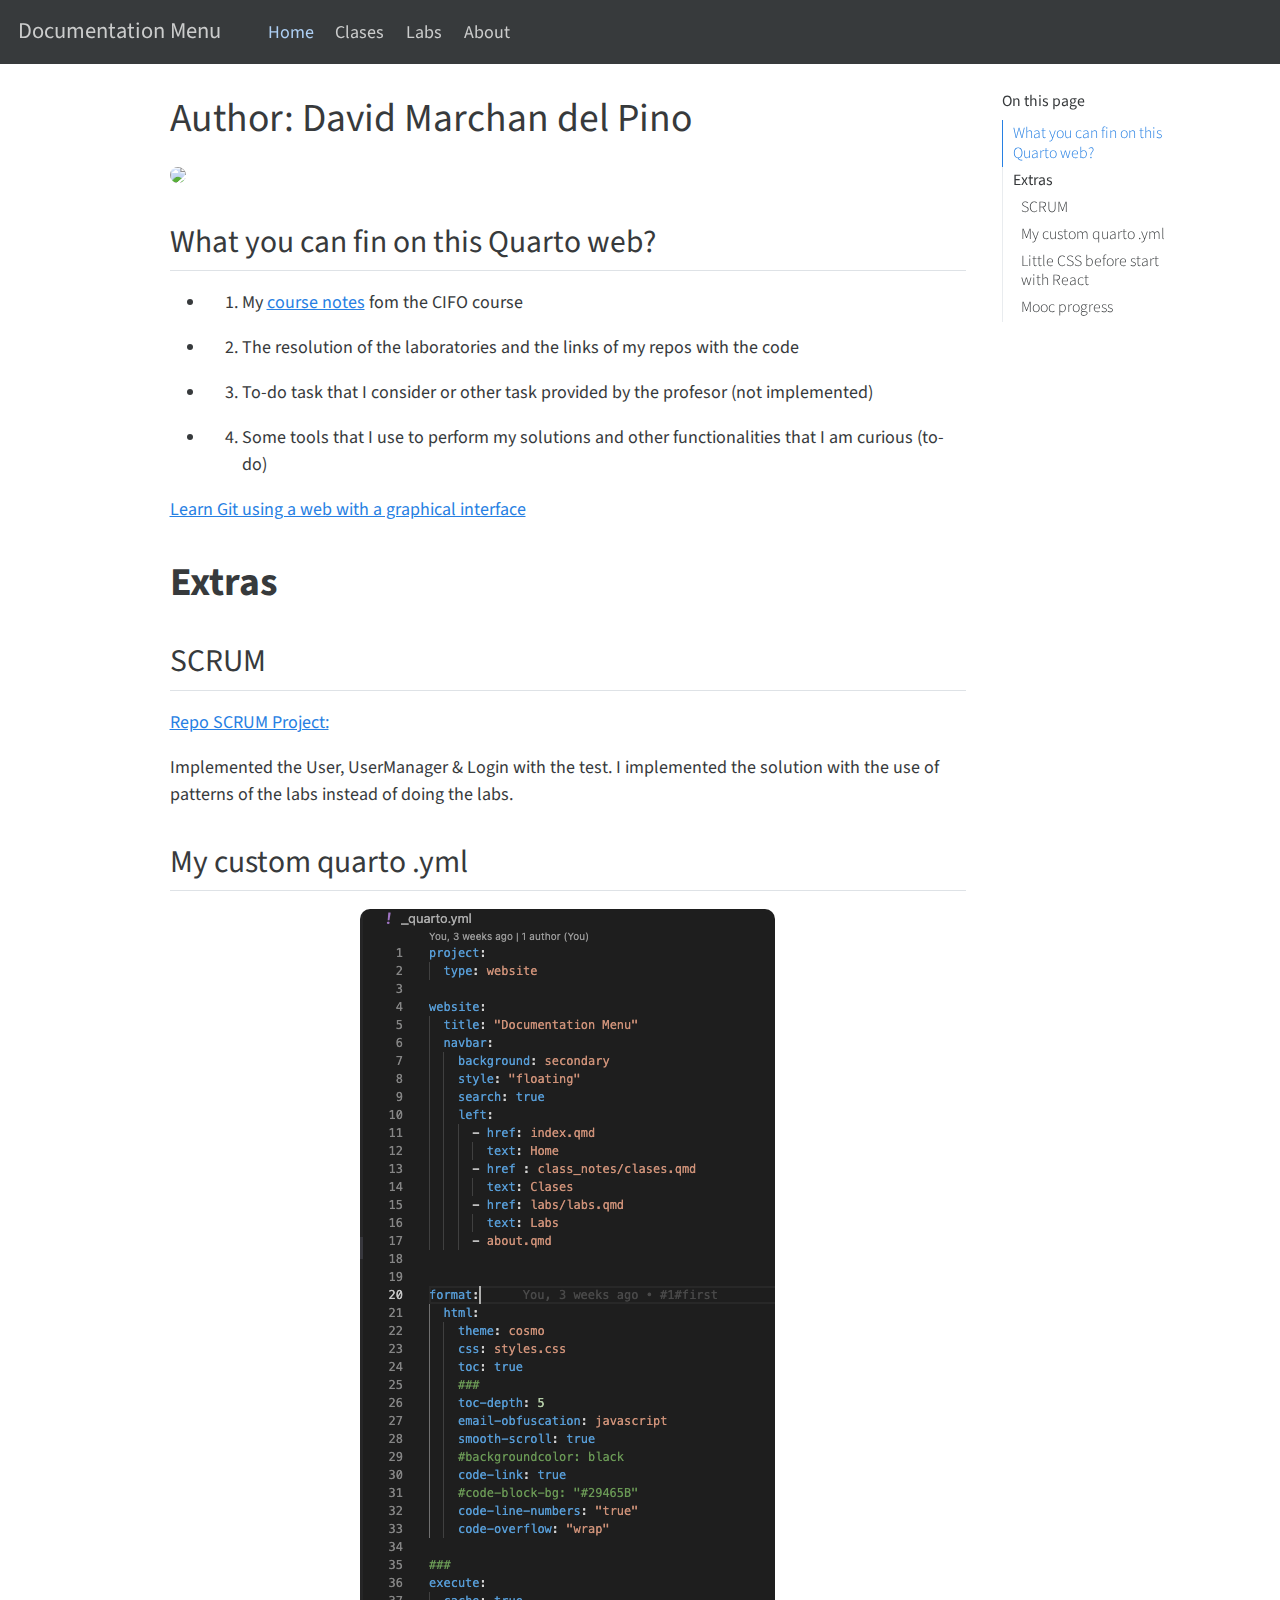
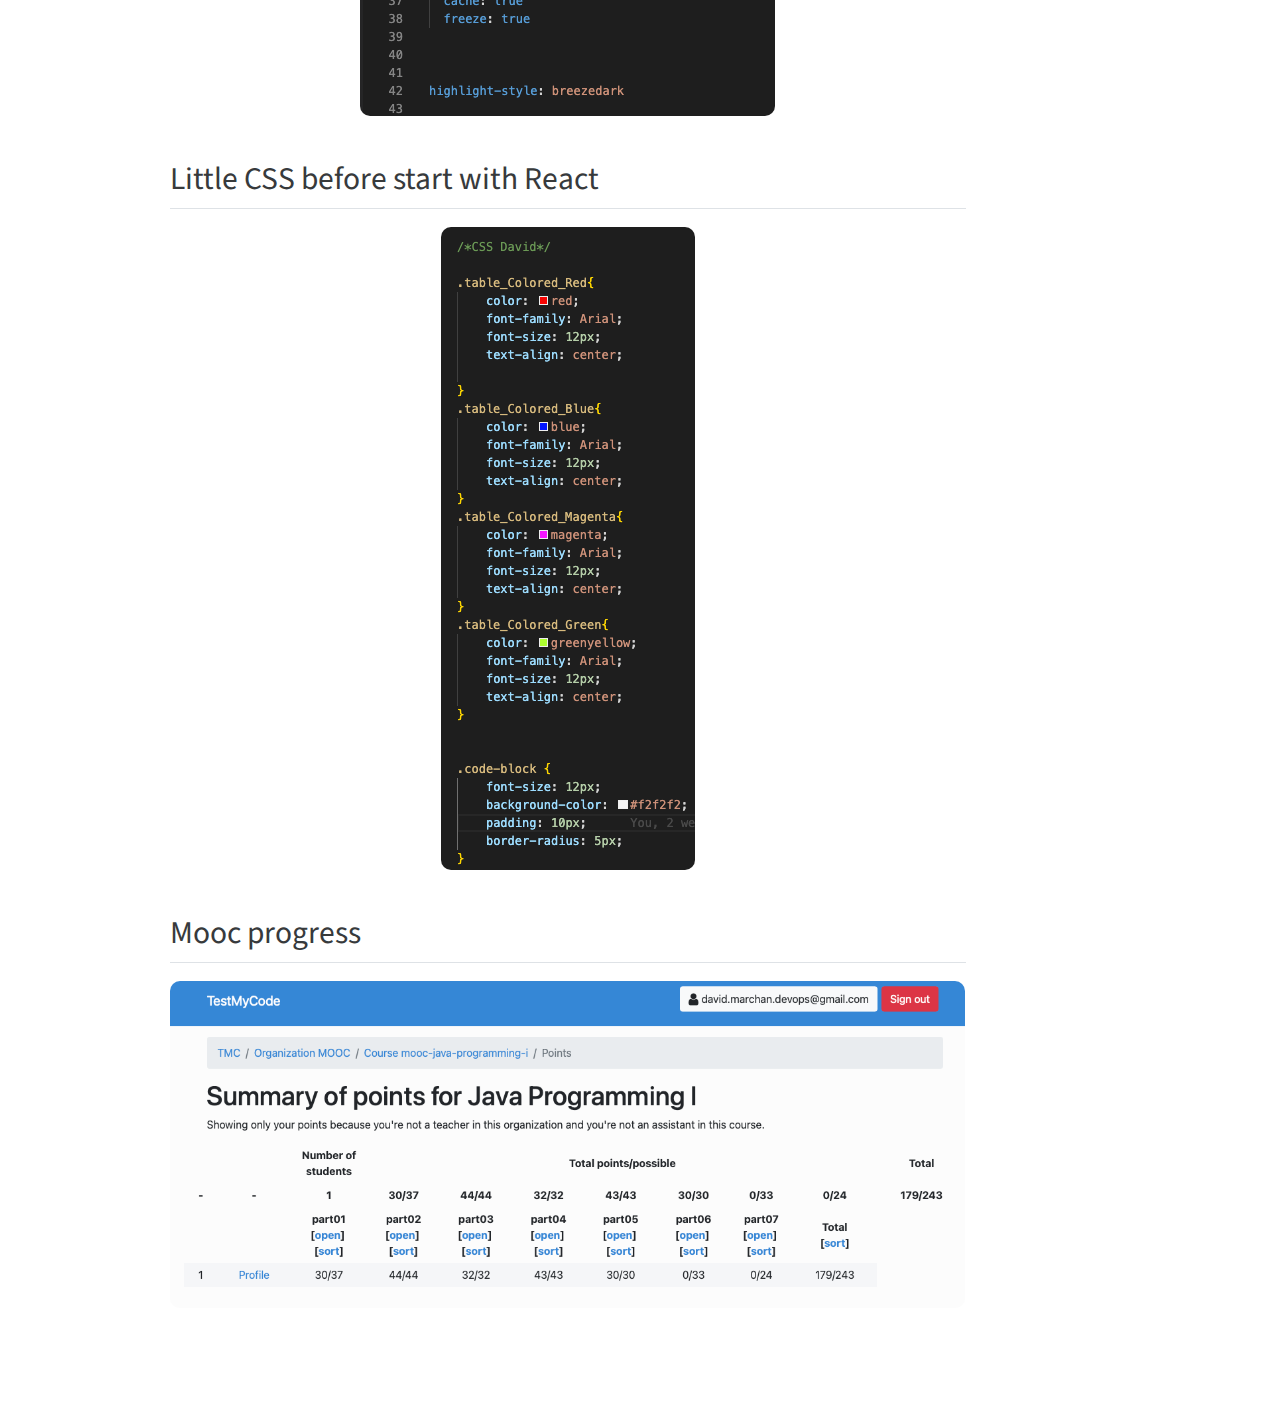
==== index.html @ 5e441f5b "Built site for gh-pages" ====
<!DOCTYPE html>
<html xmlns="http://www.w3.org/1999/xhtml" lang="en" xml:lang="en"><head>

<meta charset="utf-8">
<meta name="generator" content="quarto-1.2.280">

<meta name="viewport" content="width=device-width, initial-scale=1.0, user-scalable=yes">


<title>Documentation Menu - Author: David Marchan del Pino</title>
<style>
code{white-space: pre-wrap;}
span.smallcaps{font-variant: small-caps;}
div.columns{display: flex; gap: min(4vw, 1.5em);}
div.column{flex: auto; overflow-x: auto;}
div.hanging-indent{margin-left: 1.5em; text-indent: -1.5em;}
ul.task-list{list-style: none;}
ul.task-list li input[type="checkbox"] {
  width: 0.8em;
  margin: 0 0.8em 0.2em -1.6em;
  vertical-align: middle;
}
</style>


<script src="site_libs/quarto-nav/quarto-nav.js"></script>
<script src="site_libs/quarto-nav/headroom.min.js"></script>
<script src="site_libs/clipboard/clipboard.min.js"></script>
<script src="site_libs/quarto-search/autocomplete.umd.js"></script>
<script src="site_libs/quarto-search/fuse.min.js"></script>
<script src="site_libs/quarto-search/quarto-search.js"></script>
<meta name="quarto:offset" content="./">
<script src="site_libs/quarto-html/quarto.js"></script>
<script src="site_libs/quarto-html/popper.min.js"></script>
<script src="site_libs/quarto-html/tippy.umd.min.js"></script>
<script src="site_libs/quarto-html/anchor.min.js"></script>
<link href="site_libs/quarto-html/tippy.css" rel="stylesheet">
<link href="site_libs/quarto-html/quarto-syntax-highlighting.css" rel="stylesheet" id="quarto-text-highlighting-styles">
<script src="site_libs/bootstrap/bootstrap.min.js"></script>
<link href="site_libs/bootstrap/bootstrap-icons.css" rel="stylesheet">
<link href="site_libs/bootstrap/bootstrap.min.css" rel="stylesheet" id="quarto-bootstrap" data-mode="light">
<script id="quarto-search-options" type="application/json">{
  "location": "navbar",
  "copy-button": false,
  "collapse-after": 3,
  "panel-placement": "end",
  "type": "overlay",
  "limit": 20,
  "language": {
    "search-no-results-text": "No results",
    "search-matching-documents-text": "matching documents",
    "search-copy-link-title": "Copy link to search",
    "search-hide-matches-text": "Hide additional matches",
    "search-more-match-text": "more match in this document",
    "search-more-matches-text": "more matches in this document",
    "search-clear-button-title": "Clear",
    "search-detached-cancel-button-title": "Cancel",
    "search-submit-button-title": "Submit"
  }
}</script>
<style>html{ scroll-behavior: smooth; }</style>


<link rel="stylesheet" href="styles.css">
</head>

<body class="nav-fixed">

<div id="quarto-search-results"></div>
  <header id="quarto-header" class="headroom fixed-top">
    <nav class="navbar navbar-expand-lg navbar-dark ">
      <div class="navbar-container container-fluid">
      <div class="navbar-brand-container">
    <a class="navbar-brand" href="./index.html">
    <span class="navbar-title">Documentation Menu</span>
    </a>
  </div>
          <button class="navbar-toggler" type="button" data-bs-toggle="collapse" data-bs-target="#navbarCollapse" aria-controls="navbarCollapse" aria-expanded="false" aria-label="Toggle navigation" onclick="if (window.quartoToggleHeadroom) { window.quartoToggleHeadroom(); }">
  <span class="navbar-toggler-icon"></span>
</button>
          <div class="collapse navbar-collapse" id="navbarCollapse">
            <ul class="navbar-nav navbar-nav-scroll me-auto">
  <li class="nav-item">
    <a class="nav-link active" href="./index.html" aria-current="page">
 <span class="menu-text">Home</span></a>
  </li>  
  <li class="nav-item">
    <a class="nav-link" href="./class_notes/clases.html">
 <span class="menu-text">Clases</span></a>
  </li>  
  <li class="nav-item">
    <a class="nav-link" href="./labs/labs.html">
 <span class="menu-text">Labs</span></a>
  </li>  
  <li class="nav-item">
    <a class="nav-link" href="./about.html">
 <span class="menu-text">About</span></a>
  </li>  
</ul>
              <div id="quarto-search" class="" title="Search"></div>
          </div> <!-- /navcollapse -->
      </div> <!-- /container-fluid -->
    </nav>
</header>
<!-- content -->
<div id="quarto-content" class="quarto-container page-columns page-rows-contents page-layout-article page-navbar">
<!-- sidebar -->
<!-- margin-sidebar -->
    <div id="quarto-margin-sidebar" class="sidebar margin-sidebar">
        <nav id="TOC" role="doc-toc" class="toc-active">
    <h2 id="toc-title">On this page</h2>
   
  <ul>
  <li><a href="#what-you-can-fin-on-this-quarto-web" id="toc-what-you-can-fin-on-this-quarto-web" class="nav-link active" data-scroll-target="#what-you-can-fin-on-this-quarto-web">What you can fin on this Quarto web?</a></li>
  <li><a href="#extras" id="toc-extras" class="nav-link" data-scroll-target="#extras"><strong>Extras</strong></a>
  <ul>
  <li><a href="#scrum" id="toc-scrum" class="nav-link" data-scroll-target="#scrum">SCRUM</a></li>
  <li><a href="#my-custom-quarto-.yml" id="toc-my-custom-quarto-.yml" class="nav-link" data-scroll-target="#my-custom-quarto-.yml">My custom quarto .yml</a></li>
  <li><a href="#little-css-before-start-with-react" id="toc-little-css-before-start-with-react" class="nav-link" data-scroll-target="#little-css-before-start-with-react">Little CSS before start with React</a></li>
  <li><a href="#mooc-progress" id="toc-mooc-progress" class="nav-link" data-scroll-target="#mooc-progress">Mooc progress</a></li>
  </ul></li>
  </ul>
</nav>
    </div>
<!-- main -->
<main class="content" id="quarto-document-content">

<header id="title-block-header" class="quarto-title-block default">
<div class="quarto-title">
<h1 class="title">Author: David Marchan del Pino</h1>
</div>



<div class="quarto-title-meta">

    
  
    
  </div>
  

</header>

<p><img src="img/home/desarrollo-web-3.jpg" class="img-fluid"></p>
<section id="what-you-can-fin-on-this-quarto-web" class="level2">
<h2 class="anchored" data-anchor-id="what-you-can-fin-on-this-quarto-web">What you can fin on this Quarto web?</h2>
<ul>
<li><ol type="1">
<li>My <a href="./class_notes/clases.html">course notes</a> fom the CIFO course</li>
</ol></li>
<li><ol start="2" type="1">
<li>The resolution of the laboratories and the links of my repos with the code</li>
</ol></li>
<li><ol start="3" type="1">
<li>To-do task that I consider or other task provided by the profesor (not implemented)</li>
</ol></li>
<li><ol start="4" type="1">
<li>Some tools that I use to perform my solutions and other functionalities that I am curious (to-do)</li>
</ol></li>
</ul>
<p><a href="https://learngitbranching.js.org/?locale=es_ES">Learn Git using a web with a graphical interface</a></p>
</section>
<section id="extras" class="level1">
<h1><strong>Extras</strong></h1>
<section id="scrum" class="level2">
<h2 class="anchored" data-anchor-id="scrum">SCRUM</h2>
<p><a href="https://github.com/cifoteam/gameBoardStats.git">Repo SCRUM Project:</a></p>
<p>Implemented the User, UserManager &amp; Login with the test. I implemented the solution with the use of patterns of the labs instead of doing the labs.</p>
</section>
<section id="my-custom-quarto-.yml" class="level2">
<h2 class="anchored" data-anchor-id="my-custom-quarto-.yml">My custom quarto .yml</h2>
<div class="quarto-figure quarto-figure-center">
<figure class="figure">
<p><img src="img/home/yml.png" class="img-fluid figure-img"></p>
</figure>
</div>
</section>
<section id="little-css-before-start-with-react" class="level2">
<h2 class="anchored" data-anchor-id="little-css-before-start-with-react">Little CSS before start with React</h2>
<div class="quarto-figure quarto-figure-center">
<figure class="figure">
<p><img src="img/home/CSS-David.png" class="img-fluid figure-img"></p>
</figure>
</div>
</section>
<section id="mooc-progress" class="level2">
<h2 class="anchored" data-anchor-id="mooc-progress">Mooc progress</h2>
<div class="quarto-figure quarto-figure-center">
<figure class="figure">
<p><img src="img/mooc-progress.png" class="img-fluid figure-img"></p>
</figure>
</div>


</section>
</section>

</main> <!-- /main -->
<script id="quarto-html-after-body" type="application/javascript">
window.document.addEventListener("DOMContentLoaded", function (event) {
  const toggleBodyColorMode = (bsSheetEl) => {
    const mode = bsSheetEl.getAttribute("data-mode");
    const bodyEl = window.document.querySelector("body");
    if (mode === "dark") {
      bodyEl.classList.add("quarto-dark");
      bodyEl.classList.remove("quarto-light");
    } else {
      bodyEl.classList.add("quarto-light");
      bodyEl.classList.remove("quarto-dark");
    }
  }
  const toggleBodyColorPrimary = () => {
    const bsSheetEl = window.document.querySelector("link#quarto-bootstrap");
    if (bsSheetEl) {
      toggleBodyColorMode(bsSheetEl);
    }
  }
  toggleBodyColorPrimary();  
  const icon = "";
  const anchorJS = new window.AnchorJS();
  anchorJS.options = {
    placement: 'right',
    icon: icon
  };
  anchorJS.add('.anchored');
  const clipboard = new window.ClipboardJS('.code-copy-button', {
    target: function(trigger) {
      return trigger.previousElementSibling;
    }
  });
  clipboard.on('success', function(e) {
    // button target
    const button = e.trigger;
    // don't keep focus
    button.blur();
    // flash "checked"
    button.classList.add('code-copy-button-checked');
    var currentTitle = button.getAttribute("title");
    button.setAttribute("title", "Copied!");
    let tooltip;
    if (window.bootstrap) {
      button.setAttribute("data-bs-toggle", "tooltip");
      button.setAttribute("data-bs-placement", "left");
      button.setAttribute("data-bs-title", "Copied!");
      tooltip = new bootstrap.Tooltip(button, 
        { trigger: "manual", 
          customClass: "code-copy-button-tooltip",
          offset: [0, -8]});
      tooltip.show();    
    }
    setTimeout(function() {
      if (tooltip) {
        tooltip.hide();
        button.removeAttribute("data-bs-title");
        button.removeAttribute("data-bs-toggle");
        button.removeAttribute("data-bs-placement");
      }
      button.setAttribute("title", currentTitle);
      button.classList.remove('code-copy-button-checked');
    }, 1000);
    // clear code selection
    e.clearSelection();
  });
  function tippyHover(el, contentFn) {
    const config = {
      allowHTML: true,
      content: contentFn,
      maxWidth: 500,
      delay: 100,
      arrow: false,
      appendTo: function(el) {
          return el.parentElement;
      },
      interactive: true,
      interactiveBorder: 10,
      theme: 'quarto',
      placement: 'bottom-start'
    };
    window.tippy(el, config); 
  }
  const noterefs = window.document.querySelectorAll('a[role="doc-noteref"]');
  for (var i=0; i<noterefs.length; i++) {
    const ref = noterefs[i];
    tippyHover(ref, function() {
      // use id or data attribute instead here
      let href = ref.getAttribute('data-footnote-href') || ref.getAttribute('href');
      try { href = new URL(href).hash; } catch {}
      const id = href.replace(/^#\/?/, "");
      const note = window.document.getElementById(id);
      return note.innerHTML;
    });
  }
  const findCites = (el) => {
    const parentEl = el.parentElement;
    if (parentEl) {
      const cites = parentEl.dataset.cites;
      if (cites) {
        return {
          el,
          cites: cites.split(' ')
        };
      } else {
        return findCites(el.parentElement)
      }
    } else {
      return undefined;
    }
  };
  var bibliorefs = window.document.querySelectorAll('a[role="doc-biblioref"]');
  for (var i=0; i<bibliorefs.length; i++) {
    const ref = bibliorefs[i];
    const citeInfo = findCites(ref);
    if (citeInfo) {
      tippyHover(citeInfo.el, function() {
        var popup = window.document.createElement('div');
        citeInfo.cites.forEach(function(cite) {
          var citeDiv = window.document.createElement('div');
          citeDiv.classList.add('hanging-indent');
          citeDiv.classList.add('csl-entry');
          var biblioDiv = window.document.getElementById('ref-' + cite);
          if (biblioDiv) {
            citeDiv.innerHTML = biblioDiv.innerHTML;
          }
          popup.appendChild(citeDiv);
        });
        return popup.innerHTML;
      });
    }
  }
});
</script>
</div> <!-- /content -->



<script src="site_libs/quarto-html/zenscroll-min.js"></script>
</body></html>
---- site_libs/quarto-html/quarto-syntax-highlighting.css ----
/* quarto syntax highlight colors */
:root {
  --quarto-hl-ot-color: #27ae60;
  --quarto-hl-at-color: #2980b9;
  --quarto-hl-ss-color: #da4453;
  --quarto-hl-an-color: #3f8058;
  --quarto-hl-re-color: #2980b9;
  --quarto-hl-fu-color: #8e44ad;
  --quarto-hl-st-color: #f44f4f;
  --quarto-hl-cf-color: #fdbc4b;
  --quarto-hl-op-color: #cfcfc2;
  --quarto-hl-er-color: #da4453;
  --quarto-hl-bn-color: #f67400;
  --quarto-hl-al-color: #95da4c;
  --quarto-hl-va-color: #27aeae;
  --quarto-hl-bu-color: #7f8c8d;
  --quarto-hl-ex-color: #0099ff;
  --quarto-hl-pp-color: #27ae60;
  --quarto-hl-in-color: #c45b00;
  --quarto-hl-vs-color: #da4453;
  --quarto-hl-wa-color: #da4453;
  --quarto-hl-do-color: #a43340;
  --quarto-hl-im-color: #27ae60;
  --quarto-hl-ch-color: #3daee9;
  --quarto-hl-dt-color: #2980b9;
  --quarto-hl-fl-color: #f67400;
  --quarto-hl-co-color: #7a7c7d;
  --quarto-hl-cv-color: #7f8c8d;
  --quarto-hl-cn-color: #27aeae;
  --quarto-hl-sc-color: #3daee9;
  --quarto-hl-dv-color: #f67400;
  --quarto-hl-kw-color: #cfcfc2;
}

/* other quarto variables */
:root {
  --quarto-font-monospace: SFMono-Regular, Menlo, Monaco, Consolas, "Liberation Mono", "Courier New", monospace;
}

code span.ot {
  color: #27ae60;
}

code span.at {
  color: #2980b9;
}

code span.ss {
  color: #da4453;
}

code span.an {
  color: #3f8058;
}

code span.re {
  color: #2980b9;
}

code span.fu {
  color: #8e44ad;
}

code span.st {
  color: #f44f4f;
}

code span.cf {
  color: #fdbc4b;
  font-weight: bold;
}

code span.op {
  color: #cfcfc2;
}

code span.er {
  color: #da4453;
  text-decoration: underline;
}

pre > code.sourceCode > span {
  color: #cfcfc2;
}

code span {
  color: #cfcfc2;
}

code.sourceCode > span {
  color: #cfcfc2;
}

div.sourceCode,
div.sourceCode pre.sourceCode {
  color: #cfcfc2;
}

code span.bn {
  color: #f67400;
}

code span.al {
  color: #95da4c;
  font-weight: bold;
}

code span.va {
  color: #27aeae;
}

code span.bu {
  color: #7f8c8d;
}

code span.ex {
  color: #0099ff;
  font-weight: bold;
}

code span.pp {
  color: #27ae60;
}

code span.in {
  color: #c45b00;
}

code span.vs {
  color: #da4453;
}

code span.wa {
  color: #da4453;
}

code span.do {
  color: #a43340;
}

code span.im {
  color: #27ae60;
}

code span.ch {
  color: #3daee9;
}

code span.dt {
  color: #2980b9;
}

code span.fl {
  color: #f67400;
}

code span.co {
  color: #7a7c7d;
}

code span.cv {
  color: #7f8c8d;
}

code span.cn {
  color: #27aeae;
  font-weight: bold;
}

code span.sc {
  color: #3daee9;
}

code span.dv {
  color: #f67400;
}

code span.kw {
  color: #cfcfc2;
  font-weight: bold;
}

.prevent-inlining {
  content: "</";
}

/*# sourceMappingURL=debc5d5d77c3f9108843748ff7464032.css.map */
---- styles.css ----
/* css styles */
/* css styles */
/* @import "w3.css" */
@import "stylesTabs.css";

.main-small-navigation .menu {
    background: none repeat scroll 0 0 rgb(73, 4, 4);
    margin-left: 0;
    margin-right: 0;
    padding-left: 10px;
    padding-right: 10px;
    padding-top: 5px;
}
#masthead-wrap {
    background-color: #020e11 !important;
    height: 150px;
    padding-top: 1px;
}

.menu-home-container {
    margin-top: -15px;
}



hr {
    height: 2px;
    border-width: 0;
    color: white;
    background-color: white
}

.indent {
    margin-left: 40px;
}

img {
    border-radius: 10px 10px 10px 10px;
}

.container {
    padding: 2px 16px;
}

/* mermaid content */
.mermaidContent {
    display: -webkit-flexbox;
    display: -ms-flexbox;
    display: -webkit-flex;
    display: flex;
    -webkit-flex-align: center;
    -ms-flex-align: center;
    -webkit-align-items: center;
    align-items: center;
    justify-content: center;
}

/* summary card */
.summary{
    padding: 16px 16px 16px 16px;
    background: #a2f868;
    border: #ffffff6b;
    color: #117441;
    border-radius: 10px 10px 10px 10px;
}

/* labs card*/
.labs {
    padding: 16px 16px 16px 16px;
    background: #5555FF;
    border: #1407446b;
    color: #ebedf1;
    border-radius: 10px 10px 10px 10px;
}

/*CSS David*/

.table_Colored_Red{
    color: red; 
    font-family: Arial;
    font-size: 12px;
    text-align: center;
    
}
.table_Colored_Blue{
    color: blue; 
    font-family: Arial;
    font-size: 12px;
    text-align: center;
}
.table_Colored_Magenta{
    color: magenta; 
    font-family: Arial;
    font-size: 12px;
    text-align: center;
}
.table_Colored_Green{
    color: greenyellow; 
    font-family: Arial;
    font-size: 12px;
    text-align: center;
}


.code-block {
    font-size: 12px;
    background-color: #f2f2f2;
    padding: 10px;
    border-radius: 5px;
}
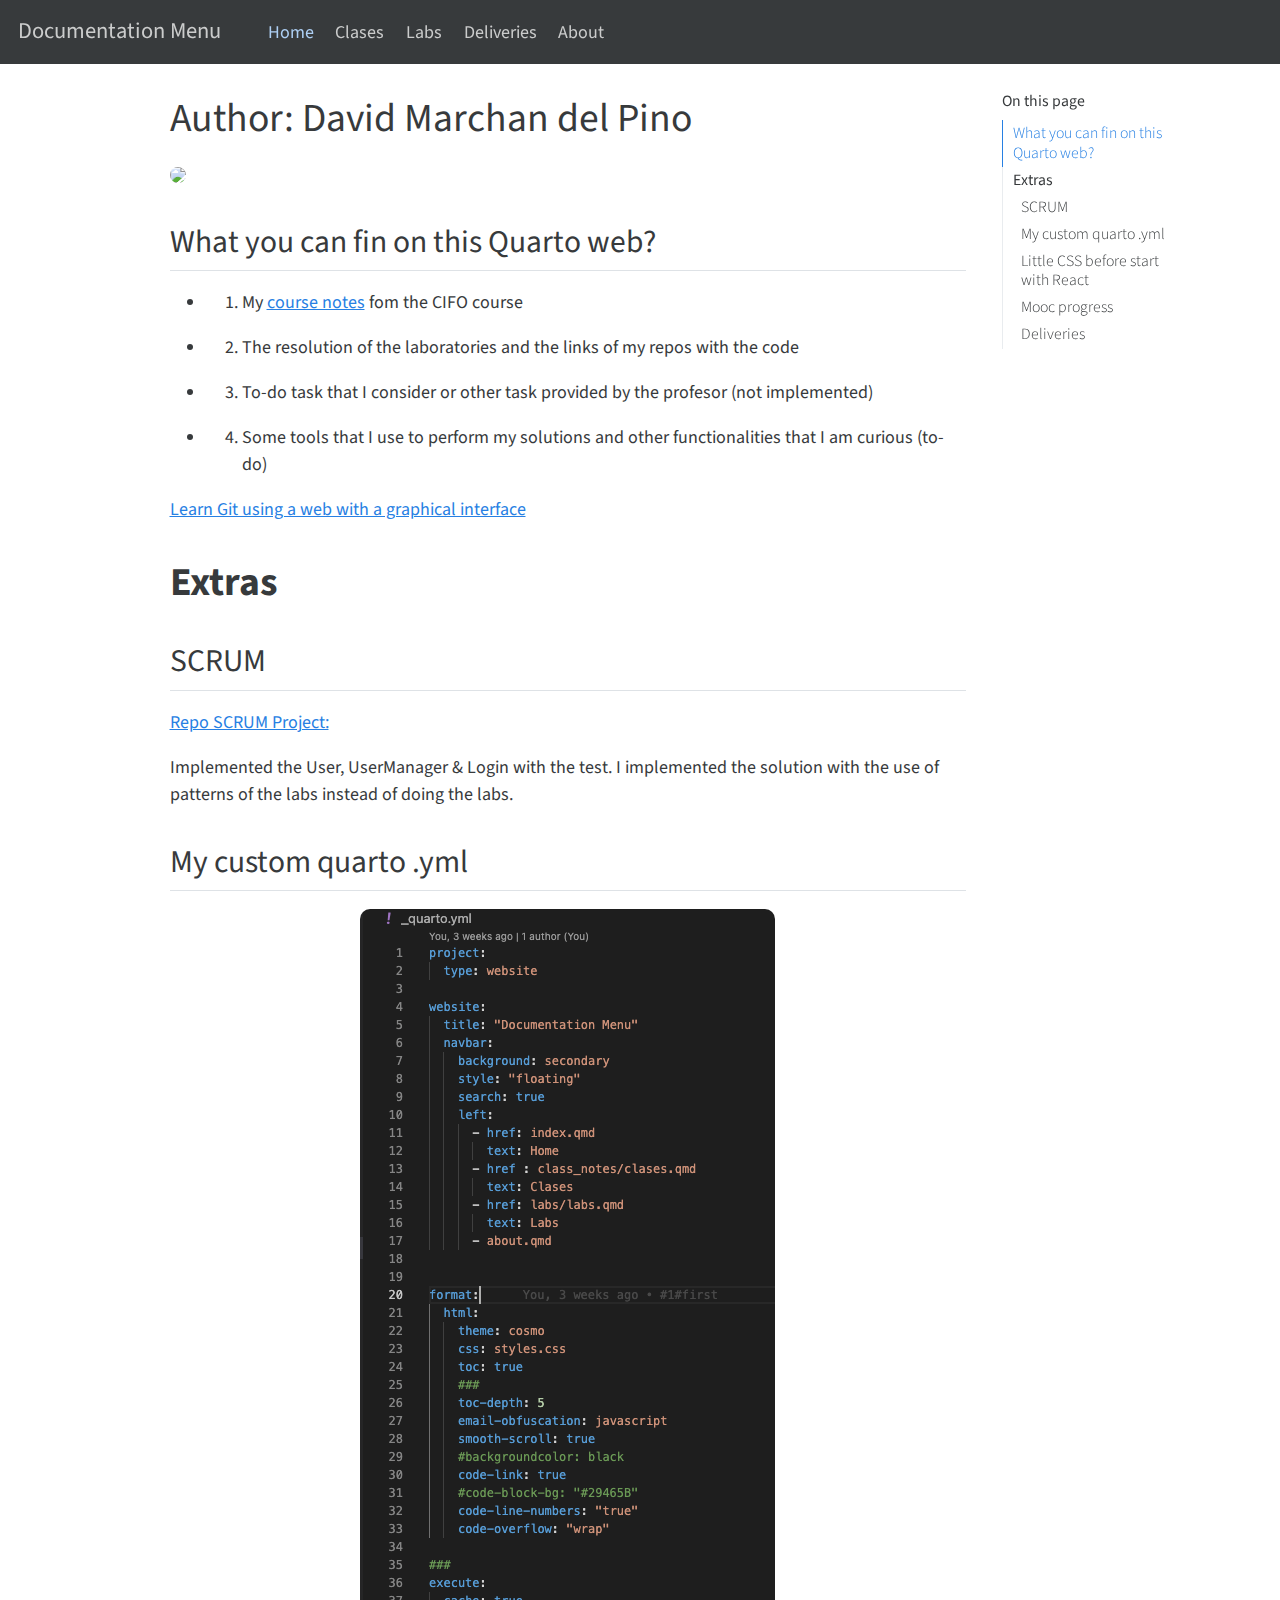
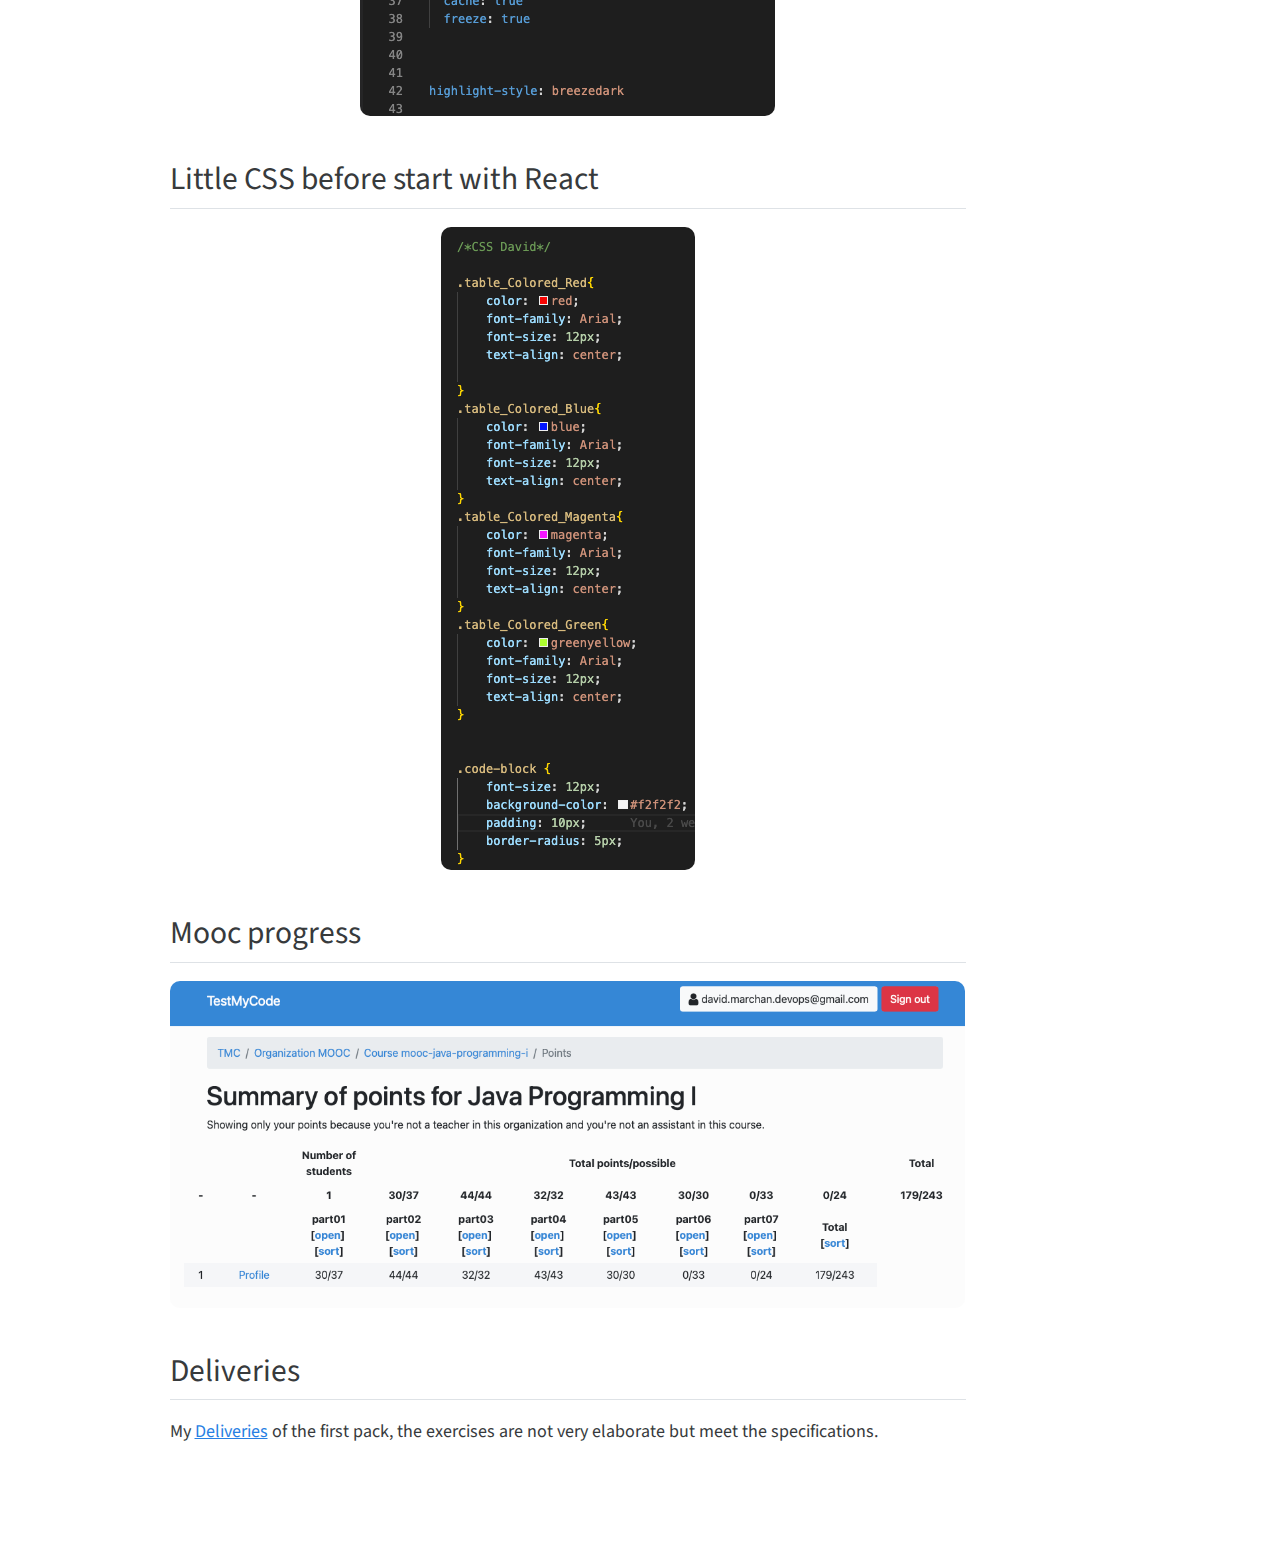
==== commit 8b2a3d40: "Built site for gh-pages" ====
--- a/index.html
+++ b/index.html
@@ -93,6 +93,10 @@
  <span class="menu-text">Labs</span></a>
   </li>  
   <li class="nav-item">
+    <a class="nav-link" href="./labs/deliveries.html">
+ <span class="menu-text">Deliveries</span></a>
+  </li>  
+  <li class="nav-item">
     <a class="nav-link" href="./about.html">
  <span class="menu-text">About</span></a>
   </li>  
@@ -118,6 +122,7 @@
   <li><a href="#my-custom-quarto-.yml" id="toc-my-custom-quarto-.yml" class="nav-link" data-scroll-target="#my-custom-quarto-.yml">My custom quarto .yml</a></li>
   <li><a href="#little-css-before-start-with-react" id="toc-little-css-before-start-with-react" class="nav-link" data-scroll-target="#little-css-before-start-with-react">Little CSS before start with React</a></li>
   <li><a href="#mooc-progress" id="toc-mooc-progress" class="nav-link" data-scroll-target="#mooc-progress">Mooc progress</a></li>
+  <li><a href="#deliveries" id="toc-deliveries" class="nav-link" data-scroll-target="#deliveries">Deliveries</a></li>
   </ul></li>
   </ul>
 </nav>
@@ -191,6 +196,10 @@
 <p><img src="img/mooc-progress.png" class="img-fluid figure-img"></p>
 </figure>
 </div>
+</section>
+<section id="deliveries" class="level2">
+<h2 class="anchored" data-anchor-id="deliveries">Deliveries</h2>
+<p>My <a href="./labs/deliveries.html">Deliveries</a> of the first pack, the exercises are not very elaborate but meet the specifications.</p>
 
 
 </section>
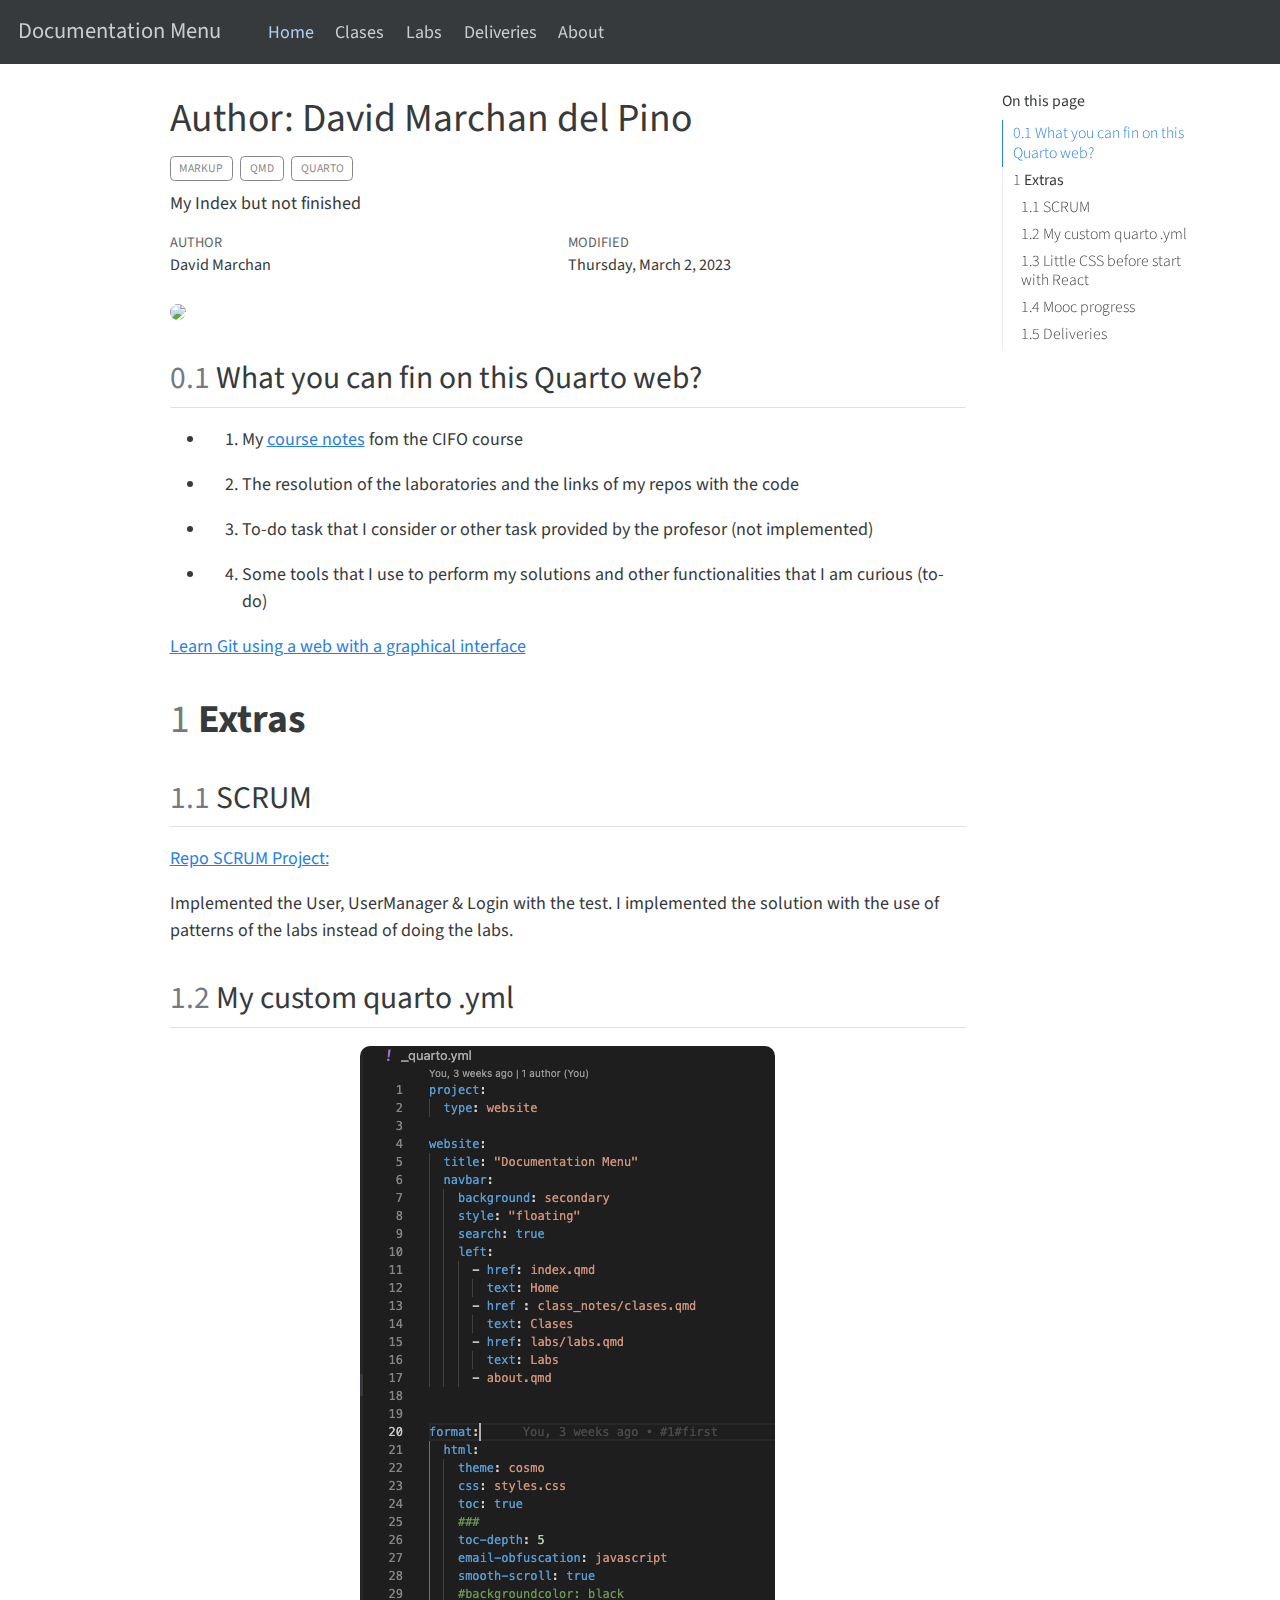
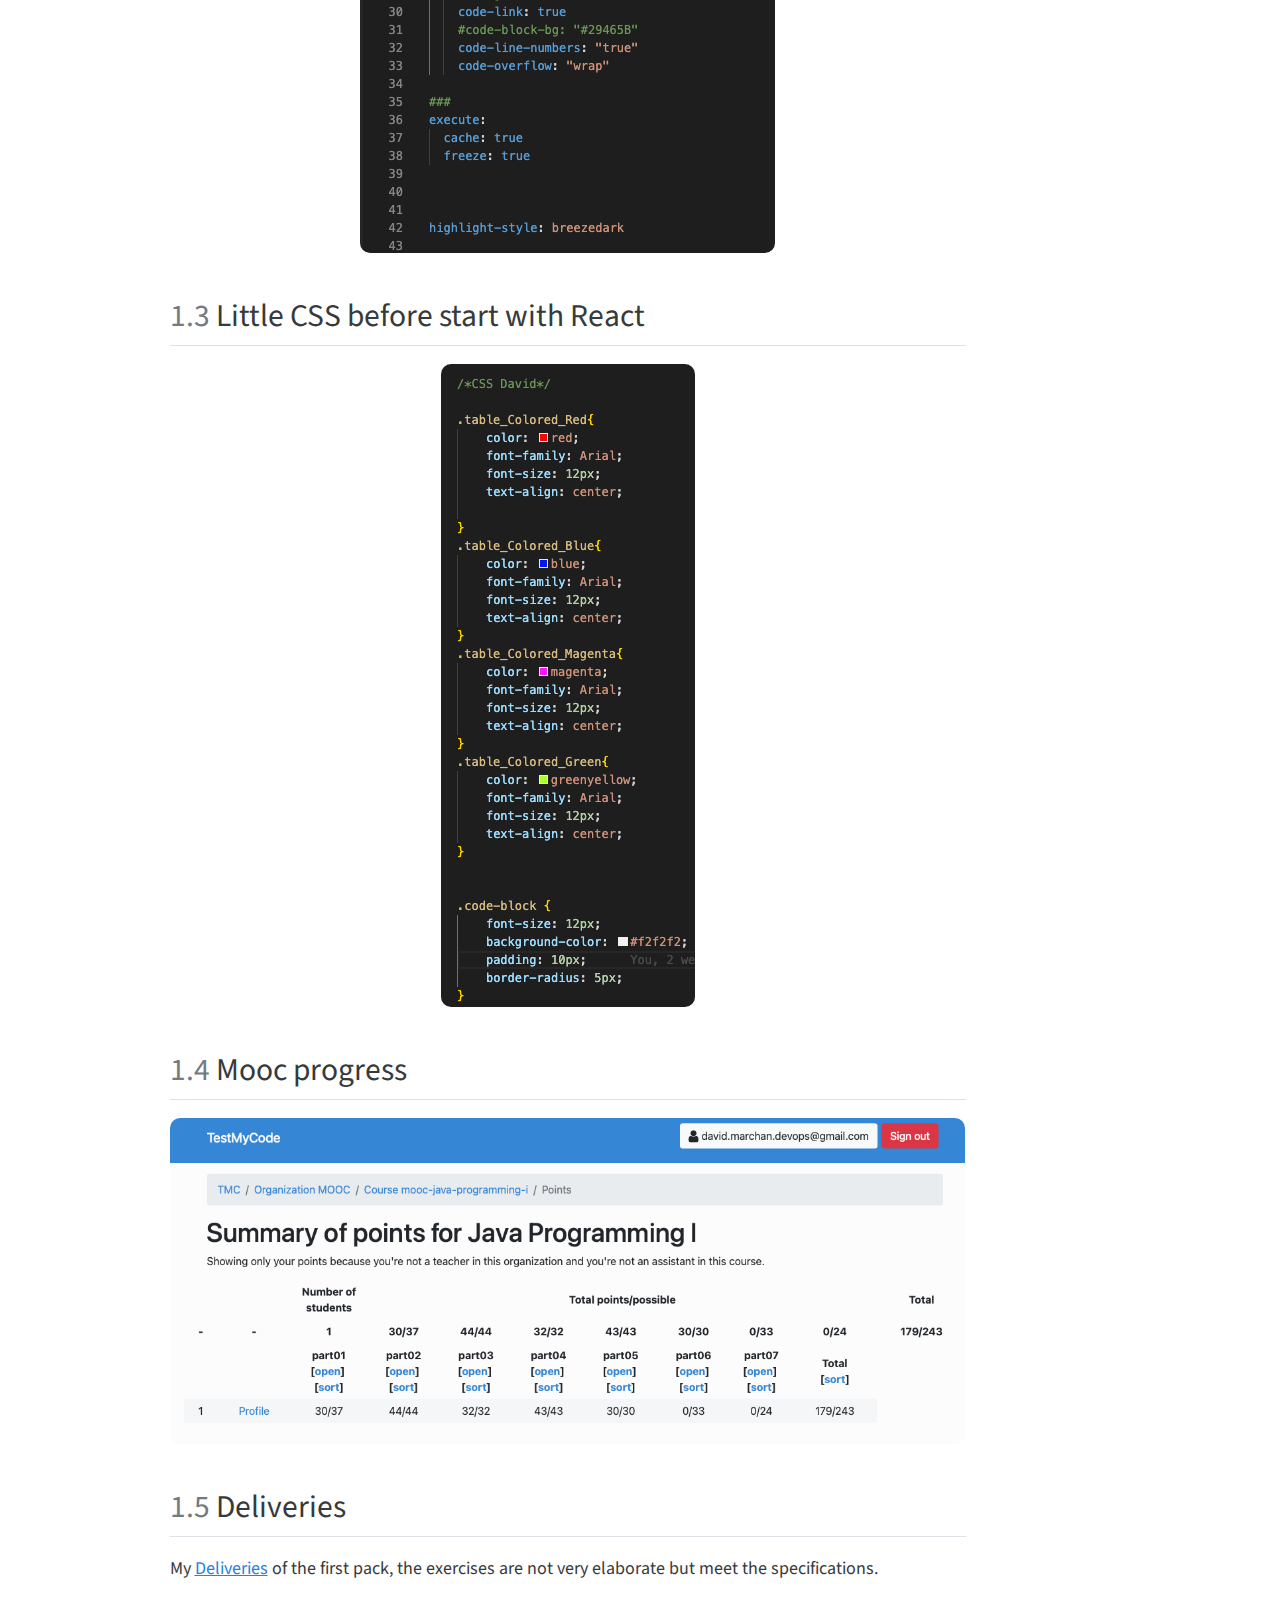
==== commit 71a481ae: "Built site for gh-pages" ====
--- a/index.html
+++ b/index.html
@@ -6,6 +6,8 @@
 
 <meta name="viewport" content="width=device-width, initial-scale=1.0, user-scalable=yes">
 
+<meta name="author" content="David Marchan">
+<meta name="description" content="My Index but not finished">
 
 <title>Documentation Menu - Author: David Marchan del Pino</title>
 <style>
@@ -115,14 +117,14 @@
     <h2 id="toc-title">On this page</h2>
    
   <ul>
-  <li><a href="#what-you-can-fin-on-this-quarto-web" id="toc-what-you-can-fin-on-this-quarto-web" class="nav-link active" data-scroll-target="#what-you-can-fin-on-this-quarto-web">What you can fin on this Quarto web?</a></li>
-  <li><a href="#extras" id="toc-extras" class="nav-link" data-scroll-target="#extras"><strong>Extras</strong></a>
+  <li><a href="#what-you-can-fin-on-this-quarto-web" id="toc-what-you-can-fin-on-this-quarto-web" class="nav-link active" data-scroll-target="#what-you-can-fin-on-this-quarto-web"><span class="toc-section-number">0.1</span>  What you can fin on this Quarto web?</a></li>
+  <li><a href="#extras" id="toc-extras" class="nav-link" data-scroll-target="#extras"><span class="toc-section-number">1</span>  <strong>Extras</strong></a>
   <ul>
-  <li><a href="#scrum" id="toc-scrum" class="nav-link" data-scroll-target="#scrum">SCRUM</a></li>
-  <li><a href="#my-custom-quarto-.yml" id="toc-my-custom-quarto-.yml" class="nav-link" data-scroll-target="#my-custom-quarto-.yml">My custom quarto .yml</a></li>
-  <li><a href="#little-css-before-start-with-react" id="toc-little-css-before-start-with-react" class="nav-link" data-scroll-target="#little-css-before-start-with-react">Little CSS before start with React</a></li>
-  <li><a href="#mooc-progress" id="toc-mooc-progress" class="nav-link" data-scroll-target="#mooc-progress">Mooc progress</a></li>
-  <li><a href="#deliveries" id="toc-deliveries" class="nav-link" data-scroll-target="#deliveries">Deliveries</a></li>
+  <li><a href="#scrum" id="toc-scrum" class="nav-link" data-scroll-target="#scrum"><span class="toc-section-number">1.1</span>  SCRUM</a></li>
+  <li><a href="#my-custom-quarto-.yml" id="toc-my-custom-quarto-.yml" class="nav-link" data-scroll-target="#my-custom-quarto-.yml"><span class="toc-section-number">1.2</span>  My custom quarto .yml</a></li>
+  <li><a href="#little-css-before-start-with-react" id="toc-little-css-before-start-with-react" class="nav-link" data-scroll-target="#little-css-before-start-with-react"><span class="toc-section-number">1.3</span>  Little CSS before start with React</a></li>
+  <li><a href="#mooc-progress" id="toc-mooc-progress" class="nav-link" data-scroll-target="#mooc-progress"><span class="toc-section-number">1.4</span>  Mooc progress</a></li>
+  <li><a href="#deliveries" id="toc-deliveries" class="nav-link" data-scroll-target="#deliveries"><span class="toc-section-number">1.5</span>  Deliveries</a></li>
   </ul></li>
   </ul>
 </nav>
@@ -133,14 +135,36 @@
 <header id="title-block-header" class="quarto-title-block default">
 <div class="quarto-title">
 <h1 class="title">Author: David Marchan del Pino</h1>
+  <div class="quarto-categories">
+    <div class="quarto-category">markup</div>
+    <div class="quarto-category">qmd</div>
+    <div class="quarto-category">quarto</div>
+  </div>
+  </div>
+
+<div>
+  <div class="description">
+    My Index but not finished
+  </div>
 </div>
 
 
-
 <div class="quarto-title-meta">
 
+    <div>
+    <div class="quarto-title-meta-heading">Author</div>
+    <div class="quarto-title-meta-contents">
+             <p>David Marchan </p>
+          </div>
+  </div>
     
   
+    <div>
+    <div class="quarto-title-meta-heading">Modified</div>
+    <div class="quarto-title-meta-contents">
+      <p class="date-modified">Thursday, March 2, 2023</p>
+    </div>
+  </div>
     
   </div>
   
@@ -148,8 +172,8 @@
 </header>
 
 <p><img src="img/home/desarrollo-web-3.jpg" class="img-fluid"></p>
-<section id="what-you-can-fin-on-this-quarto-web" class="level2">
-<h2 class="anchored" data-anchor-id="what-you-can-fin-on-this-quarto-web">What you can fin on this Quarto web?</h2>
+<section id="what-you-can-fin-on-this-quarto-web" class="level2" data-number="0.1">
+<h2 data-number="0.1" class="anchored" data-anchor-id="what-you-can-fin-on-this-quarto-web"><span class="header-section-number">0.1</span> What you can fin on this Quarto web?</h2>
 <ul>
 <li><ol type="1">
 <li>My <a href="./class_notes/clases.html">course notes</a> fom the CIFO course</li>
@@ -166,39 +190,39 @@
 </ul>
 <p><a href="https://learngitbranching.js.org/?locale=es_ES">Learn Git using a web with a graphical interface</a></p>
 </section>
-<section id="extras" class="level1">
-<h1><strong>Extras</strong></h1>
-<section id="scrum" class="level2">
-<h2 class="anchored" data-anchor-id="scrum">SCRUM</h2>
+<section id="extras" class="level1" data-number="1">
+<h1 data-number="1"><span class="header-section-number">1</span> <strong>Extras</strong></h1>
+<section id="scrum" class="level2" data-number="1.1">
+<h2 data-number="1.1" class="anchored" data-anchor-id="scrum"><span class="header-section-number">1.1</span> SCRUM</h2>
 <p><a href="https://github.com/cifoteam/gameBoardStats.git">Repo SCRUM Project:</a></p>
 <p>Implemented the User, UserManager &amp; Login with the test. I implemented the solution with the use of patterns of the labs instead of doing the labs.</p>
 </section>
-<section id="my-custom-quarto-.yml" class="level2">
-<h2 class="anchored" data-anchor-id="my-custom-quarto-.yml">My custom quarto .yml</h2>
+<section id="my-custom-quarto-.yml" class="level2" data-number="1.2">
+<h2 data-number="1.2" class="anchored" data-anchor-id="my-custom-quarto-.yml"><span class="header-section-number">1.2</span> My custom quarto .yml</h2>
 <div class="quarto-figure quarto-figure-center">
 <figure class="figure">
 <p><img src="img/home/yml.png" class="img-fluid figure-img"></p>
 </figure>
 </div>
 </section>
-<section id="little-css-before-start-with-react" class="level2">
-<h2 class="anchored" data-anchor-id="little-css-before-start-with-react">Little CSS before start with React</h2>
+<section id="little-css-before-start-with-react" class="level2" data-number="1.3">
+<h2 data-number="1.3" class="anchored" data-anchor-id="little-css-before-start-with-react"><span class="header-section-number">1.3</span> Little CSS before start with React</h2>
 <div class="quarto-figure quarto-figure-center">
 <figure class="figure">
 <p><img src="img/home/CSS-David.png" class="img-fluid figure-img"></p>
 </figure>
 </div>
 </section>
-<section id="mooc-progress" class="level2">
-<h2 class="anchored" data-anchor-id="mooc-progress">Mooc progress</h2>
+<section id="mooc-progress" class="level2" data-number="1.4">
+<h2 data-number="1.4" class="anchored" data-anchor-id="mooc-progress"><span class="header-section-number">1.4</span> Mooc progress</h2>
 <div class="quarto-figure quarto-figure-center">
 <figure class="figure">
 <p><img src="img/mooc-progress.png" class="img-fluid figure-img"></p>
 </figure>
 </div>
 </section>
-<section id="deliveries" class="level2">
-<h2 class="anchored" data-anchor-id="deliveries">Deliveries</h2>
+<section id="deliveries" class="level2" data-number="1.5">
+<h2 data-number="1.5" class="anchored" data-anchor-id="deliveries"><span class="header-section-number">1.5</span> Deliveries</h2>
 <p>My <a href="./labs/deliveries.html">Deliveries</a> of the first pack, the exercises are not very elaborate but meet the specifications.</p>
 
 
